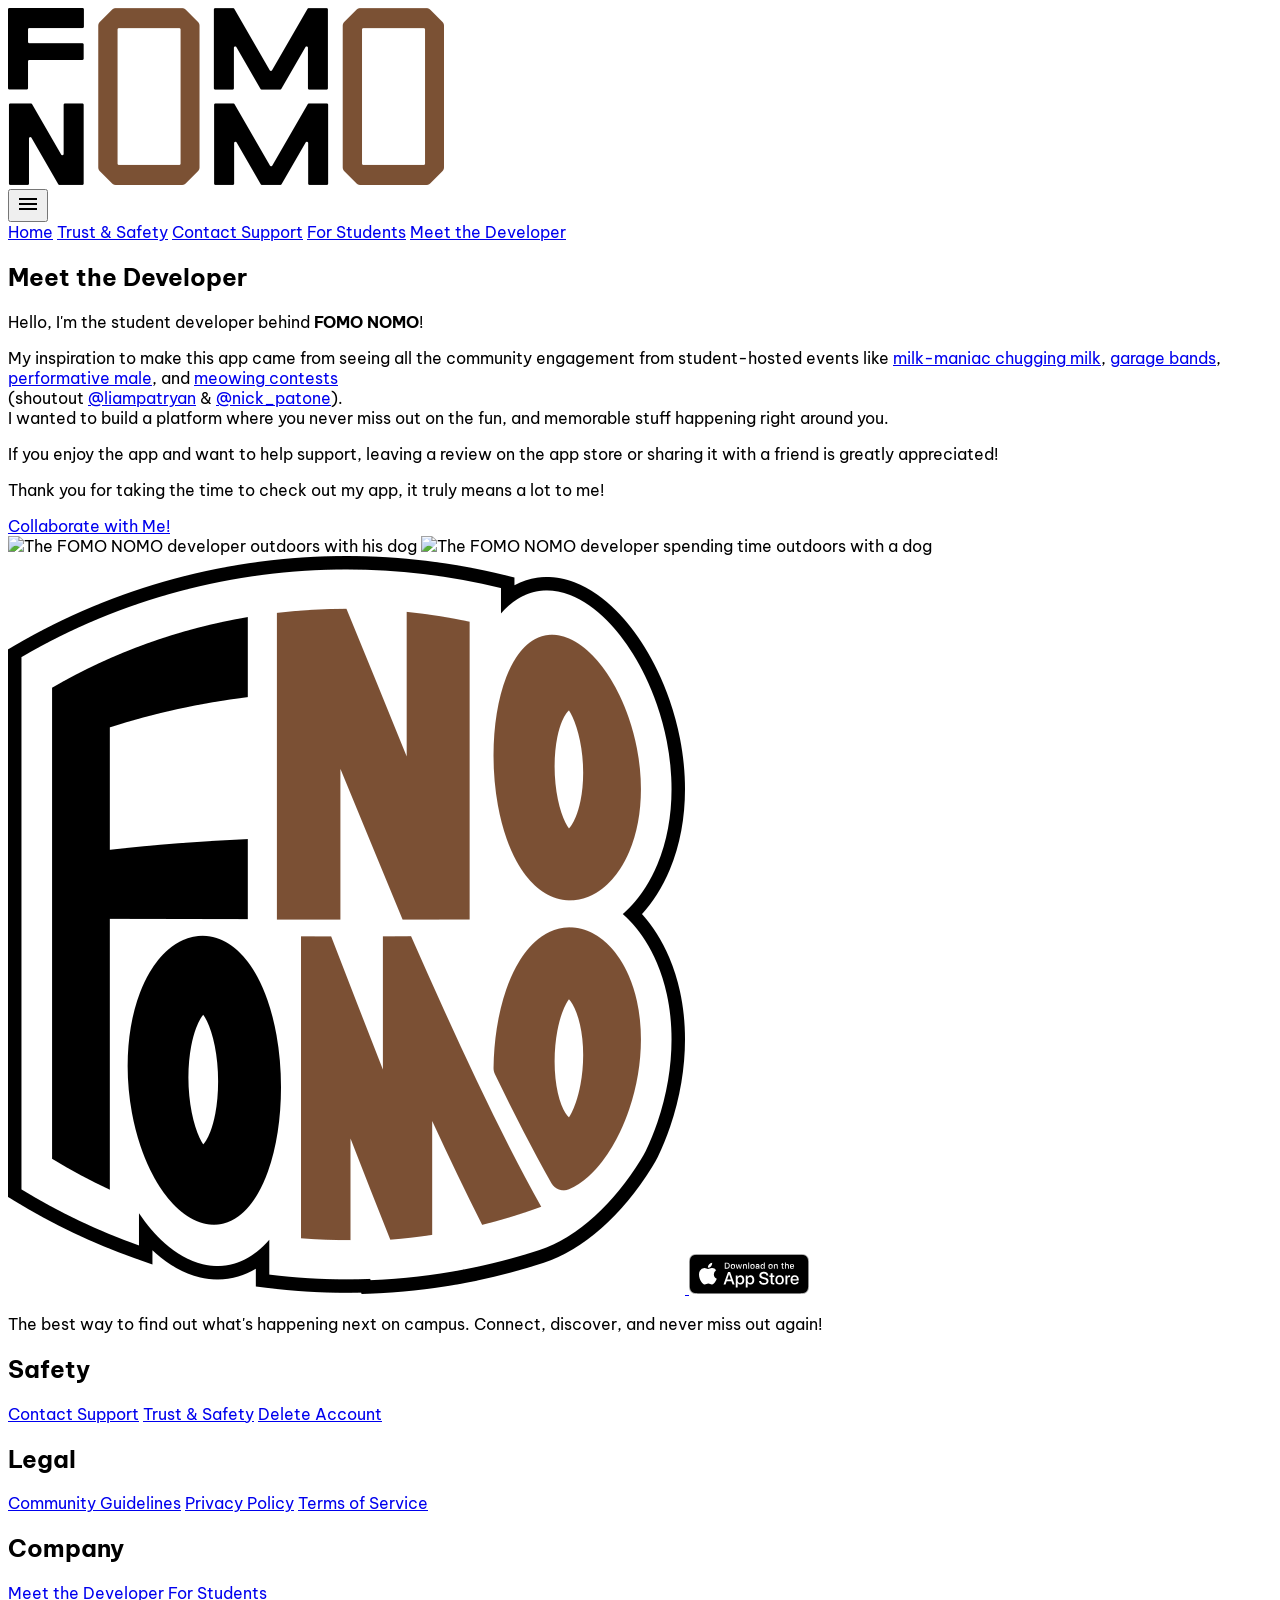
==== about.html @ 3307832c "generate all size favicons and .ico" ====
<!DOCTYPE html>
<html class="light" lang="en">
<head>
<meta charset="utf-8">
<meta content="width=device-width, initial-scale=1.0" name="viewport">
<title>Meet the Developer | FOMO NOMO</title>
<meta name="description" content="Meet Collin Van Meter, the UCF founder and developer behind FOMO NOMO, an anti-FOMO social app helping students discover campus events and connect.">
<meta name="keywords" content="Collin Van Meter, FOMO NOMO founder, FOMO NOMO App, Nomo FOMO, UCF developer, UCF campus life, college social media">
<link rel="canonical" href="https://fomonomoapp.com/about.html">
<meta property="og:title" content="Meet the Developer | FOMO NOMO">
<meta property="og:description" content="Discover what's happening next! We only feature upcoming local events. Download FOMO NOMO and get outside!">
<meta property="og:url" content="https://fomonomoapp.com/about.html">
<meta property="og:site_name" content="FOMO NOMO">
<meta property="og:type" content="profile">
<meta property="og:image" content="https://fomonomoapp.com/assets/og-image.png">
<meta name="twitter:card" content="summary_large_image">
<meta name="twitter:title" content="Meet the Developer | FOMO NOMO">
<meta name="twitter:description" content="Discover what's happening next! We only feature upcoming local events. Download FOMO NOMO and get outside!">
<meta name="twitter:image" content="https://fomonomoapp.com/assets/og-image.png">
<script type="application/ld+json">
{
	"@context": "https://schema.org",
	"@graph": [
		{
			"@type": "AboutPage",
			"@id": "https://fomonomoapp.com/about.html#webpage",
			"url": "https://fomonomoapp.com/about.html",
			"name": "Meet the Developer | FOMO NOMO",
			"about": {"@id": "https://fomonomoapp.com/#collin-van-meter"},
			"isPartOf": {"@id": "https://fomonomoapp.com/#website"}
		},
		{
			"@type": "Person",
			"@id": "https://fomonomoapp.com/#collin-van-meter",
			"name": "Collin Van Meter",
			"jobTitle": "Founder & Developer",
			"alumniOf": {
				"@type": "EducationalOrganization",
				"name": "University of Central Florida",
				"alternateName": "UCF",
				"url": "https://www.ucf.edu/"
			},
			"worksFor": {"@id": "https://fomonomoapp.com/#organization"}
		}
	]
}
</script>
<!-- Favicon / Browser Icons -->
<link rel="icon" href="/favicon.ico" sizes="any">
<link rel="icon" type="image/png" sizes="48x48" href="/favicon-48x48.png">
<link rel="icon" type="image/png" sizes="96x96" href="/favicon-96x96.png">
<link rel="apple-touch-icon" sizes="180x180" href="/apple-touch-icon.png">
<link rel="manifest" href="/site.webmanifest">
<meta name="theme-color" content="#ffffff">
<link href="https://fonts.googleapis.com" rel="preconnect">
<link crossorigin="" href="https://fonts.gstatic.com" rel="preconnect">
<link href="https://fonts.googleapis.com/css2?family=Be+Vietnam+Pro:wght@400;500;600;700&amp;family=JetBrains+Mono:wght@400&amp;display=swap" rel="stylesheet">
<link href="https://fonts.googleapis.com/css2?family=Material+Symbols+Outlined:wght,FILL@100..700,0..1&amp;display=swap" rel="stylesheet">
<script src="https://cdn.tailwindcss.com?plugins=forms,container-queries"></script>
<style>
	.skip-link {
		position: absolute;
		top: 0;
		left: 1rem;
		transform: translateY(-140%);
		background: #0b5fff;
		color: #ffffff;
		padding: 0.6rem 0.9rem;
		border-radius: 0.5rem;
		font-weight: 600;
		z-index: 100;
	}

	.skip-link:focus-visible {
		transform: translateY(0.6rem);
	}

	:where(a, button, [role="button"], [tabindex]:not([tabindex="-1"])):focus-visible {
		outline: 3px solid #0b5fff;
		outline-offset: 3px;
		box-shadow: 0 0 0 2px #ffffff;
		border-radius: 0.5rem;
	}
</style>
</head>
<body style="font-family: 'Be Vietnam Pro', sans-serif;" class="min-h-screen flex flex-col bg-[#fcf9f6] text-[#1b1c1a] antialiased">
<a class="skip-link" href="#main-content">Skip to main content</a>
<header class="sticky top-0 z-50 border-b border-[#d2c4bb]/60 bg-[#fcf9f6]/90 backdrop-blur-md">
	<div class="mx-auto flex h-16 w-full max-w-7xl items-center justify-between px-4 md:px-8">
		<a class="flex items-center" href="index.html" aria-label="FOMO NOMO home">
			<img src="assets/landscape_logo.png" alt="FOMO NOMO" class="h-8 w-auto sm:h-10">
		</a>
		<div class="relative">
			<button aria-controls="site-menu" aria-expanded="false" aria-label="Toggle site navigation" class="inline-flex h-10 items-center rounded-xl border border-[#d2c4bb]/80 bg-white/70 px-3 text-[#4e453e] shadow-[0_8px_20px_rgba(28,15,4,0.08)] transition-colors hover:bg-white" id="menu-toggle" type="button">
				<span class="material-symbols-outlined text-[18px]" id="menu-icon" style="font-variation-settings: 'FILL' 1;">menu</span>
			</button>
			<nav aria-label="Site links" class="invisible pointer-events-none absolute right-0 top-12 w-64 translate-y-2 rounded-2xl border border-[#d2c4bb]/80 bg-[#fcf9f6] p-2 opacity-0 shadow-[0_20px_44px_rgba(28,15,4,0.14)] transition-all duration-200" id="site-menu">
				<a class="block rounded-xl px-3 py-3 text-[11px] text-[#4e453e] transition-colors hover:bg-[#f0edea] hover:text-[#1c0f04]" href="index.html">Home</a>
				<a class="block rounded-xl px-3 py-3 text-[11px] text-[#4e453e] transition-colors hover:bg-[#f0edea] hover:text-[#1c0f04]" href="trust-safety.html">Trust &amp; Safety</a>
				<a class="block rounded-xl px-3 py-3 text-[11px] text-[#4e453e] transition-colors hover:bg-[#f0edea] hover:text-[#1c0f04]" href="support.html">Contact Support</a>
				<a class="block rounded-xl px-3 py-3 text-[11px] text-[#4e453e] transition-colors hover:bg-[#f0edea] hover:text-[#1c0f04]" href="collab.html">For Students</a>
				<!-- <a class="block rounded-xl px-3 py-3 text-[11px] text-[#4e453e] transition-colors hover:bg-[#f0edea] hover:text-[#1c0f04]" href="partner.html">For Businesses</a> -->
                <a class="block rounded-xl px-3 py-3 text-[11px] text-[#4e453e] transition-colors hover:bg-[#f0edea] hover:text-[#1c0f04]" href="about.html">Meet the Developer</a>

			</nav>
		</div>
	</div>
</header>

<main class="flex-1" id="main-content" tabindex="-1">
	<section class="mx-auto w-full max-w-6xl px-4 py-10 md:px-8 md:py-16">
		<div class="overflow-hidden rounded-[28px] border border-[#d2c4bb]/70 bg-white shadow-[0_20px_50px_rgba(28,15,4,0.06)]">
			<div class="border-b border-[#d2c4bb]/60 bg-gradient-to-br from-[#eee5dd] via-[#f7f1ec] to-white px-6 py-8 md:px-10 md:py-12">
				<h1 class="text-3xl font-bold tracking-tight text-[#1c0f04] md:text-5xl">Meet the Developer</h1>
			</div>

			<div class="grid gap-8 px-6 py-8 md:grid-cols-[1.05fr_0.95fr] md:items-start md:px-10 md:py-10">
				<div class="space-y-5 text-[15px] leading-7 text-[#4e453e]">
					<p>Hello, I'm the student developer behind <strong class="font-semibold text-[#1c0f04]">FOMO NOMO</strong>!</p>
					<p>My inspiration to make this app came from seeing all the community engagement from student-hosted events like <a class="font-semibold text-[#735a3e] underline underline-offset-4 transition-opacity hover:opacity-80" href="https://www.instagram.com/milkmaniacucf/reel/DGjTEk7p0F8/">milk-maniac chugging milk</a>, <a class="font-semibold text-[#735a3e] underline underline-offset-4 transition-opacity hover:opacity-80" href="https://www.youtube.com/watch?v=2UKlj4GKLk0">garage bands</a>, <a class="font-semibold text-[#735a3e] underline underline-offset-4 transition-opacity hover:opacity-80" href="https://www.tiktok.com/@nick_patone/video/7545937701799857421">performative male</a>, and <a class="font-semibold text-[#735a3e] underline underline-offset-4 transition-opacity hover:opacity-80" href="https://www.tiktok.com/@liampatryan/video/7561509901147622711?lang=en">meowing contests</a><br>(shoutout <a class="font-semibold text-[#735a3e] underline underline-offset-4 transition-opacity hover:opacity-80" href="https://www.instagram.com/liampatryan" target="_blank" rel="noopener noreferrer">@liampatryan</a> & <a class="font-semibold text-[#735a3e] underline underline-offset-4 transition-opacity hover:opacity-80" href="https://www.instagram.com/nick_patone" target="_blank" rel="noopener noreferrer">@nick_patone</a>).<br>I wanted to build a platform where you never miss out on the fun, and memorable stuff happening right around you.</p>
					<p>If you enjoy the app and want to help support, leaving a review on the app store or sharing it with a friend is greatly appreciated!</p>
					<!-- <p><strong class="font-semibold text-[#1c0f04]">Support the Project:</strong> <a class="font-semibold text-[#735a3e] underline underline-offset-4 transition-opacity hover:opacity-80" href="https://buymeacoffee.com/collinfomonomodev" rel="noopener noreferrer" target="_blank">buymeacoffee.com/collinfomonomodev</a></p> -->
					<p>Thank you for taking the time to check out my app, it truly means a lot to me!</p>
					<a href="collab.html" class="font-semibold text-[#735a3e] underline underline-offset-4 transition-opacity hover:opacity-80">Collaborate with Me!</a>
				</div>

				<div class="grid grid-cols-2 gap-4" aria-label="Photos of the developer">
					<img class="h-64 w-full rounded-2xl object-cover object-[70%_65%] shadow-[0_12px_28px_rgba(28,15,4,0.12)] md:h-80" src="assets/bioPic02.png" alt="The FOMO NOMO developer outdoors with his dog">
					<img class="h-64 w-full rounded-2xl object-cover object-[70%_65%] shadow-[0_12px_28px_rgba(28,15,4,0.12)] md:h-80" src="assets/bioPic01.png" alt="The FOMO NOMO developer spending time outdoors with a dog">
				</div>
			</div>
		</div>
	</section>
</main>

<footer class="border-t border-[#d2c4bb]/60 bg-[#f0edea]">
	<div class="mx-auto w-full max-w-7xl px-4 py-12 md:px-8">
		<div class="flex flex-col justify-between gap-10 md:flex-row md:gap-8">
			<div class="md:w-1/3">
				<div class="mb-4 flex items-center gap-3">
					<a class="flex items-center" href="index.html" aria-label="FOMO NOMO home">
						<img src="assets/og-image.png" alt="FOMO NOMO" class="h-20 w-auto sm:h-28 md:h-32">
					</a>
					<a href="ios.html" aria-label="Download on App Store" class="inline-flex">
						<img src="assets/DownloadApp.svg" alt="Download the app" class="h-12 w-auto rounded-lg sm:h-16 md:h-22">
					</a>
				</div>
				<p class="max-w-xs text-[14px] leading-relaxed text-[#4e453e]">The best way to find out what's happening next on campus. Connect, discover, and never miss out again!</p>
			</div>
			<div class="grid grid-cols-2 gap-8 text-[14px] text-[#4e453e] sm:grid-cols-3 md:w-2/3">
				<div class="flex flex-col gap-4">
					<h2 class="font-bold text-[#1c0f04]">Safety</h2>
					<a class="transition-colors hover:text-[#735a3e]" href="support.html">Contact Support</a>
					<a class="transition-colors hover:text-[#735a3e]" href="trust-safety.html">Trust &amp; Safety</a>
					<a class="transition-colors hover:text-[#735a3e]" href="delete-account.html">Delete Account</a>
				</div>
				<div class="flex flex-col gap-4">
					<h2 class="font-bold text-[#1c0f04]">Legal</h2>
					<a class="transition-colors hover:text-[#735a3e]" href="community.html">Community Guidelines</a>
					<a class="transition-colors hover:text-[#735a3e]" href="privacy.html">Privacy Policy</a>
					<a class="transition-colors hover:text-[#735a3e]" href="terms.html">Terms of Service</a>
				</div>
				<div class="flex flex-col gap-4">
					<h2 class="font-bold text-[#1c0f04]">Company</h2>
					<a class="transition-colors hover:text-[#735a3e]" href="about.html">Meet the Developer</a>
					<!-- <a class="transition-colors hover:text-[#735a3e]" href="partner.html">For Businesses</a> -->
					<a class="transition-colors hover:text-[#735a3e]" href="collab.html">For Students</a>
				</div>
			</div>
		</div>
		<div class="mt-12 border-t border-[#d2c4bb]/60 pt-6 text-[13px] text-[#4e453e]/80">© 2026 FOMO NOMO. All rights reserved.</div>
	</div>
</footer>

<script>
	(function () {
		const toggle = document.getElementById('menu-toggle');
		const menu = document.getElementById('site-menu');
		const icon = document.getElementById('menu-icon');
		if (!toggle || !menu || !icon) return;

		const items = function () {
			return Array.prototype.slice.call(menu.querySelectorAll('a[href]'));
		};
		const closeMenu = function (restoreFocus) {
			menu.classList.remove('visible', 'pointer-events-auto', 'opacity-100', 'translate-y-0');
			menu.classList.add('invisible', 'pointer-events-none', 'opacity-0', 'translate-y-2');
			toggle.setAttribute('aria-expanded', 'false');
			icon.textContent = 'menu';
			if (restoreFocus) toggle.focus();
		};
		const openMenu = function () {
			menu.classList.remove('invisible', 'pointer-events-none', 'opacity-0', 'translate-y-2');
			menu.classList.add('visible', 'pointer-events-auto', 'opacity-100', 'translate-y-0');
			toggle.setAttribute('aria-expanded', 'true');
			icon.textContent = 'close';
			items()[0].focus();
		};
		toggle.addEventListener('click', function (event) {
			event.stopPropagation();
			toggle.getAttribute('aria-expanded') === 'true' ? closeMenu(true) : openMenu();
		});
		document.addEventListener('click', function (event) {
			if (!menu.contains(event.target) && !toggle.contains(event.target)) closeMenu(false);
		});
		document.addEventListener('keydown', function (event) {
			if (event.key === 'Escape' && toggle.getAttribute('aria-expanded') === 'true') closeMenu(true);
		});
		menu.querySelectorAll('a').forEach(function (link) {
			link.addEventListener('click', function () { closeMenu(false); });
		});
	})();
</script>
</body>
</html>
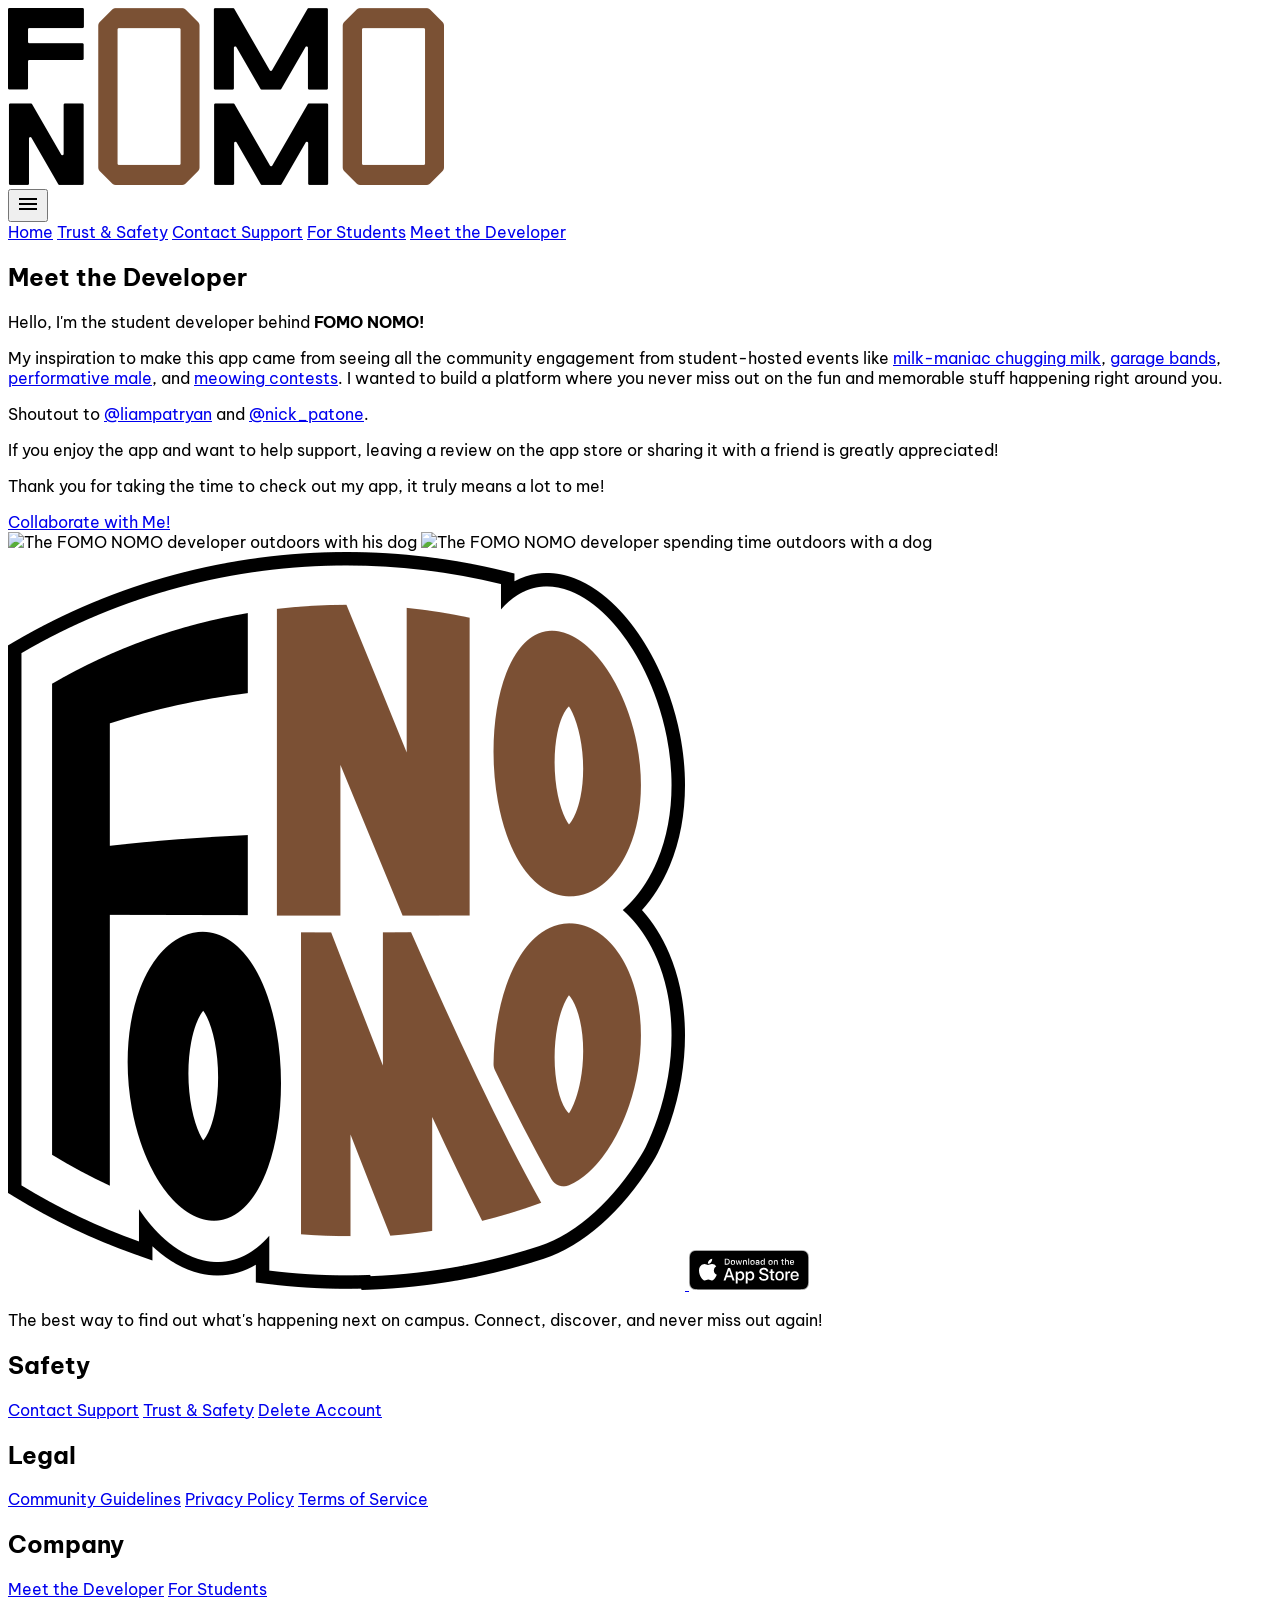
==== commit 60e1b1e0: "improve rags on about/meet the dev page" ====
--- a/about.html
+++ b/about.html
@@ -114,10 +114,11 @@
 				<h1 class="text-3xl font-bold tracking-tight text-[#1c0f04] md:text-5xl">Meet the Developer</h1>
 			</div>
 
-			<div class="grid gap-8 px-6 py-8 md:grid-cols-[1.05fr_0.95fr] md:items-start md:px-10 md:py-10">
-				<div class="space-y-5 text-[15px] leading-7 text-[#4e453e]">
-					<p>Hello, I'm the student developer behind <strong class="font-semibold text-[#1c0f04]">FOMO NOMO</strong>!</p>
-					<p>My inspiration to make this app came from seeing all the community engagement from student-hosted events like <a class="font-semibold text-[#735a3e] underline underline-offset-4 transition-opacity hover:opacity-80" href="https://www.instagram.com/milkmaniacucf/reel/DGjTEk7p0F8/">milk-maniac chugging milk</a>, <a class="font-semibold text-[#735a3e] underline underline-offset-4 transition-opacity hover:opacity-80" href="https://www.youtube.com/watch?v=2UKlj4GKLk0">garage bands</a>, <a class="font-semibold text-[#735a3e] underline underline-offset-4 transition-opacity hover:opacity-80" href="https://www.tiktok.com/@nick_patone/video/7545937701799857421">performative male</a>, and <a class="font-semibold text-[#735a3e] underline underline-offset-4 transition-opacity hover:opacity-80" href="https://www.tiktok.com/@liampatryan/video/7561509901147622711?lang=en">meowing contests</a><br>(shoutout <a class="font-semibold text-[#735a3e] underline underline-offset-4 transition-opacity hover:opacity-80" href="https://www.instagram.com/liampatryan" target="_blank" rel="noopener noreferrer">@liampatryan</a> & <a class="font-semibold text-[#735a3e] underline underline-offset-4 transition-opacity hover:opacity-80" href="https://www.instagram.com/nick_patone" target="_blank" rel="noopener noreferrer">@nick_patone</a>).<br>I wanted to build a platform where you never miss out on the fun, and memorable stuff happening right around you.</p>
+			<div class="grid gap-8 px-4 py-8 sm:px-6 md:grid-cols-[1.05fr_0.95fr] md:items-start md:px-10 md:py-10">
+				<div class="space-y-5 text-pretty text-[15px] leading-relaxed text-[#4e453e]">
+					<p>Hello, I'm the student developer behind <strong class="font-semibold text-[#1c0f04]">FOMO NOMO!</strong></p>
+					<p>My inspiration to make this app came from seeing all the community engagement from student-hosted events like <a class="font-semibold text-[#735a3e] underline underline-offset-4 transition-opacity hover:opacity-80" href="https://www.instagram.com/milkmaniacucf/reel/DGjTEk7p0F8/">milk-maniac chugging milk</a>, <a class="font-semibold text-[#735a3e] underline underline-offset-4 transition-opacity hover:opacity-80" href="https://www.youtube.com/watch?v=2UKlj4GKLk0">garage bands</a>, <a class="font-semibold text-[#735a3e] underline underline-offset-4 transition-opacity hover:opacity-80" href="https://www.tiktok.com/@nick_patone/video/7545937701799857421">performative male</a>, and <a class="font-semibold text-[#735a3e] underline underline-offset-4 transition-opacity hover:opacity-80" href="https://www.tiktok.com/@liampatryan/video/7561509901147622711?lang=en">meowing contests</a>. I wanted to build a platform where you never miss out on the fun and memorable stuff happening right around you.</p>
+					<p class="text-xs text-gray-500">Shoutout to <a class="font-semibold text-[#735a3e] underline underline-offset-4 transition-opacity hover:opacity-80" href="https://www.instagram.com/liampatryan" target="_blank" rel="noopener noreferrer">@liampatryan</a> and <a class="font-semibold text-[#735a3e] underline underline-offset-4 transition-opacity hover:opacity-80" href="https://www.instagram.com/nick_patone" target="_blank" rel="noopener noreferrer">@nick_patone</a>.</p>
 					<p>If you enjoy the app and want to help support, leaving a review on the app store or sharing it with a friend is greatly appreciated!</p>
 					<!-- <p><strong class="font-semibold text-[#1c0f04]">Support the Project:</strong> <a class="font-semibold text-[#735a3e] underline underline-offset-4 transition-opacity hover:opacity-80" href="https://buymeacoffee.com/collinfomonomodev" rel="noopener noreferrer" target="_blank">buymeacoffee.com/collinfomonomodev</a></p> -->
 					<p>Thank you for taking the time to check out my app, it truly means a lot to me!</p>
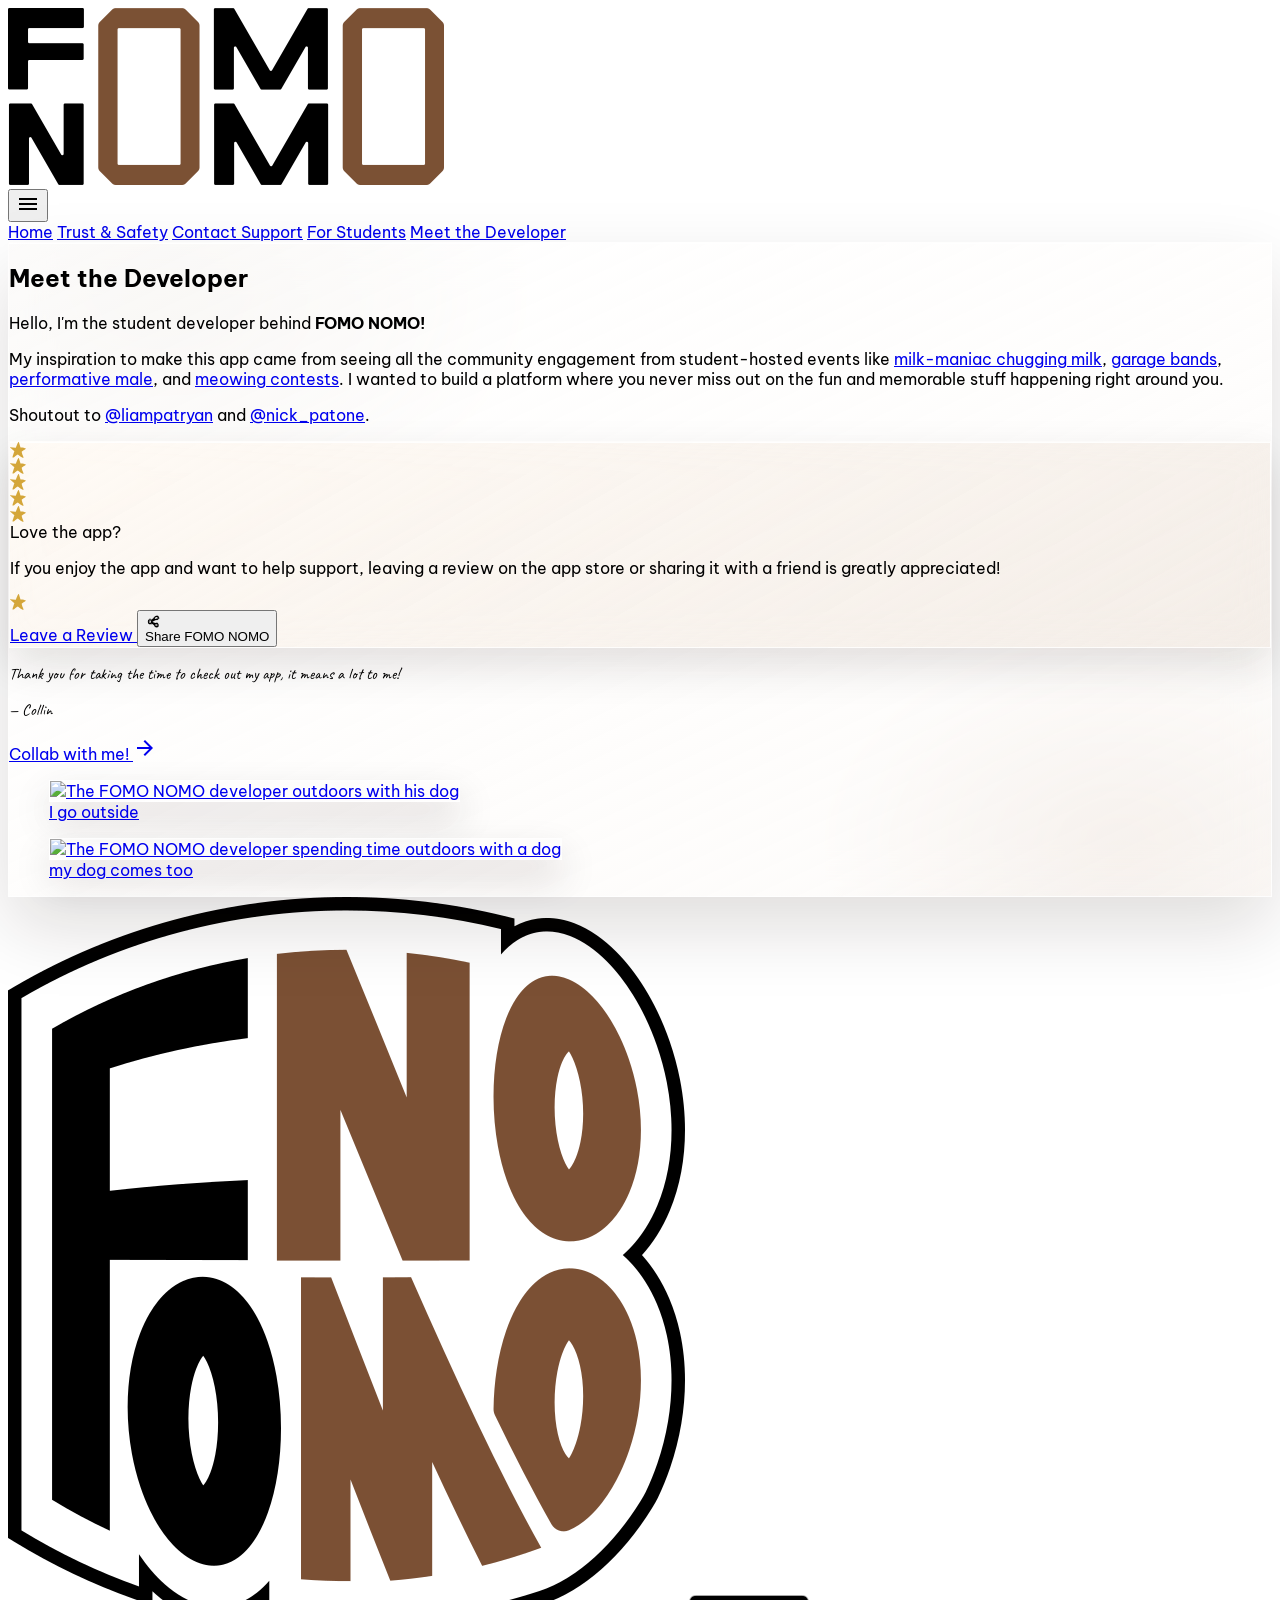
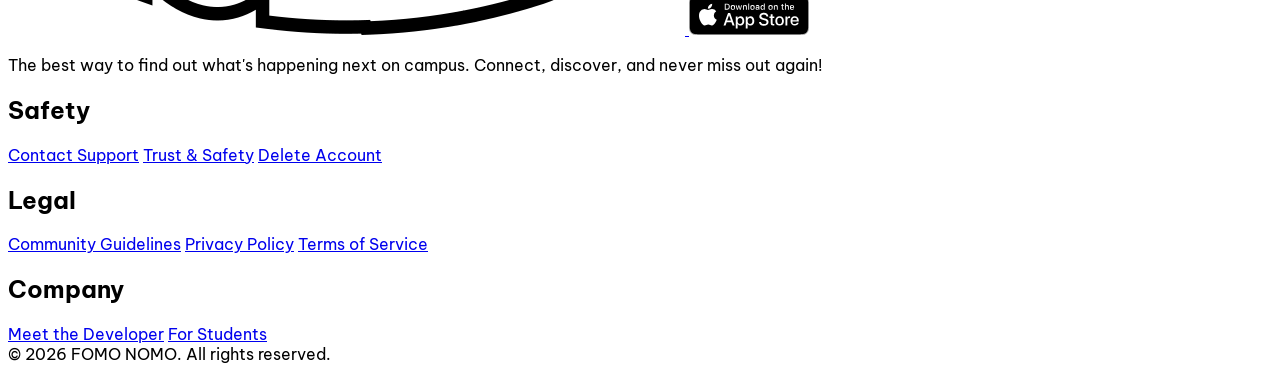
==== commit 60a32e31: "enhance about page, tonedown animation on 3 cards index" ====
--- a/about.html
+++ b/about.html
@@ -54,7 +54,7 @@
 <meta name="theme-color" content="#ffffff">
 <link href="https://fonts.googleapis.com" rel="preconnect">
 <link crossorigin="" href="https://fonts.gstatic.com" rel="preconnect">
-<link href="https://fonts.googleapis.com/css2?family=Be+Vietnam+Pro:wght@400;500;600;700&amp;family=JetBrains+Mono:wght@400&amp;display=swap" rel="stylesheet">
+<link href="https://fonts.googleapis.com/css2?family=Be+Vietnam+Pro:wght@400;500;600;700&amp;family=Caveat:wght@500;600&amp;family=JetBrains+Mono:wght@400&amp;display=swap" rel="stylesheet">
 <link href="https://fonts.googleapis.com/css2?family=Material+Symbols+Outlined:wght,FILL@100..700,0..1&amp;display=swap" rel="stylesheet">
 <script src="https://cdn.tailwindcss.com?plugins=forms,container-queries"></script>
 <style>
@@ -80,6 +80,74 @@
 		outline-offset: 3px;
 		box-shadow: 0 0 0 2px #ffffff;
 		border-radius: 0.5rem;
+	}
+
+	.about-aurora {
+		background:
+			radial-gradient(38rem 24rem at 12% 8%, rgba(115, 90, 62, 0.18), transparent 65%),
+			radial-gradient(32rem 22rem at 88% 92%, rgba(210, 196, 187, 0.45), transparent 60%);
+	}
+
+	.glass-panel {
+		background: linear-gradient(155deg, rgba(255, 255, 255, 0.78), rgba(252, 249, 246, 0.55));
+		backdrop-filter: blur(22px) saturate(140%);
+		-webkit-backdrop-filter: blur(22px) saturate(140%);
+		border: 1px solid rgba(255, 255, 255, 0.7);
+		box-shadow: 0 30px 70px rgba(28, 15, 4, 0.14), inset 0 1px 0 rgba(255, 255, 255, 0.85);
+	}
+
+	.glass-card {
+		background: linear-gradient(150deg, rgba(255, 250, 244, 0.9), rgba(238, 229, 221, 0.62));
+		backdrop-filter: blur(16px) saturate(135%);
+		-webkit-backdrop-filter: blur(16px) saturate(135%);
+		border: 1px solid rgba(255, 255, 255, 0.75);
+		box-shadow: 0 18px 40px rgba(28, 15, 4, 0.12), inset 0 1px 0 rgba(255, 255, 255, 0.9);
+	}
+
+	.photo-frame {
+		border: 1px solid rgba(255, 255, 255, 0.75);
+		box-shadow: 0 18px 38px rgba(28, 15, 4, 0.16), inset 0 0 0 1px rgba(255, 255, 255, 0.35);
+		transition: transform 300ms ease, box-shadow 300ms ease;
+	}
+
+	.photo-frame:hover {
+		transform: rotate(0deg) translateY(-8px) scale(1.02);
+		box-shadow: 0 28px 56px rgba(28, 15, 4, 0.22);
+	}
+
+	.gold-star {
+		filter: none;
+	}
+
+	.signature {
+		font-family: 'Caveat', cursive;
+	}
+
+	.cta-pill {
+		background: linear-gradient(135deg, #8a6c4a 0%, #4b3a28 100%);
+		box-shadow: 0 16px 34px rgba(115, 90, 62, 0.38);
+		transition: transform 220ms ease, box-shadow 220ms ease;
+	}
+
+	.cta-pill:hover {
+		transform: translateY(-2px);
+		box-shadow: 0 22px 44px rgba(115, 90, 62, 0.48);
+	}
+
+	.cta-pill .cta-arrow {
+		transition: transform 220ms ease;
+	}
+
+	.cta-pill:hover .cta-arrow {
+		transform: translateX(4px);
+	}
+
+	@media (prefers-reduced-motion: reduce) {
+		.photo-frame,
+		.cta-pill,
+		.cta-pill .cta-arrow {
+			transition: none;
+		}
 	}
 </style>
 </head>
@@ -108,26 +176,55 @@
 </header>
 
 <main class="flex-1" id="main-content" tabindex="-1">
-	<section class="mx-auto w-full max-w-6xl px-4 py-10 md:px-8 md:py-16">
-		<div class="overflow-hidden rounded-[28px] border border-[#d2c4bb]/70 bg-white shadow-[0_20px_50px_rgba(28,15,4,0.06)]">
-			<div class="border-b border-[#d2c4bb]/60 bg-gradient-to-br from-[#eee5dd] via-[#f7f1ec] to-white px-6 py-8 md:px-10 md:py-12">
-				<h1 class="text-3xl font-bold tracking-tight text-[#1c0f04] md:text-5xl">Meet the Developer</h1>
-			</div>
-
-			<div class="grid gap-8 px-4 py-8 sm:px-6 md:grid-cols-[1.05fr_0.95fr] md:items-start md:px-10 md:py-10">
-				<div class="space-y-5 text-pretty text-[15px] leading-relaxed text-[#4e453e]">
-					<p>Hello, I'm the student developer behind <strong class="font-semibold text-[#1c0f04]">FOMO NOMO!</strong></p>
-					<p>My inspiration to make this app came from seeing all the community engagement from student-hosted events like <a class="font-semibold text-[#735a3e] underline underline-offset-4 transition-opacity hover:opacity-80" href="https://www.instagram.com/milkmaniacucf/reel/DGjTEk7p0F8/">milk-maniac chugging milk</a>, <a class="font-semibold text-[#735a3e] underline underline-offset-4 transition-opacity hover:opacity-80" href="https://www.youtube.com/watch?v=2UKlj4GKLk0">garage bands</a>, <a class="font-semibold text-[#735a3e] underline underline-offset-4 transition-opacity hover:opacity-80" href="https://www.tiktok.com/@nick_patone/video/7545937701799857421">performative male</a>, and <a class="font-semibold text-[#735a3e] underline underline-offset-4 transition-opacity hover:opacity-80" href="https://www.tiktok.com/@liampatryan/video/7561509901147622711?lang=en">meowing contests</a>. I wanted to build a platform where you never miss out on the fun and memorable stuff happening right around you.</p>
-					<p class="text-xs text-gray-500">Shoutout to <a class="font-semibold text-[#735a3e] underline underline-offset-4 transition-opacity hover:opacity-80" href="https://www.instagram.com/liampatryan" target="_blank" rel="noopener noreferrer">@liampatryan</a> and <a class="font-semibold text-[#735a3e] underline underline-offset-4 transition-opacity hover:opacity-80" href="https://www.instagram.com/nick_patone" target="_blank" rel="noopener noreferrer">@nick_patone</a>.</p>
-					<p>If you enjoy the app and want to help support, leaving a review on the app store or sharing it with a friend is greatly appreciated!</p>
-					<!-- <p><strong class="font-semibold text-[#1c0f04]">Support the Project:</strong> <a class="font-semibold text-[#735a3e] underline underline-offset-4 transition-opacity hover:opacity-80" href="https://buymeacoffee.com/collinfomonomodev" rel="noopener noreferrer" target="_blank">buymeacoffee.com/collinfomonomodev</a></p> -->
-					<p>Thank you for taking the time to check out my app, it truly means a lot to me!</p>
-					<a href="collab.html" class="font-semibold text-[#735a3e] underline underline-offset-4 transition-opacity hover:opacity-80">Collaborate with Me!</a>
-				</div>
-
-				<div class="grid grid-cols-2 gap-4" aria-label="Photos of the developer">
-					<img class="h-64 w-full rounded-2xl object-cover object-[70%_65%] shadow-[0_12px_28px_rgba(28,15,4,0.12)] md:h-80" src="assets/bioPic02.png" alt="The FOMO NOMO developer outdoors with his dog">
-					<img class="h-64 w-full rounded-2xl object-cover object-[70%_65%] shadow-[0_12px_28px_rgba(28,15,4,0.12)] md:h-80" src="assets/bioPic01.png" alt="The FOMO NOMO developer spending time outdoors with a dog">
+	<section class="about-aurora">
+		<div class="mx-auto w-full max-w-6xl px-4 py-10 md:px-8 md:py-16">
+			<div class="glass-panel overflow-hidden rounded-[32px]">
+				<div class="border-b border-white/50 px-6 py-10 text-center md:px-10 md:py-14">
+					<h1 class="mt-5 text-3xl font-bold tracking-tight text-[#1c0f04] md:text-5xl">Meet the Developer</h1>
+				</div>
+
+				<div class="grid gap-10 px-4 py-8 sm:px-6 md:grid-cols-[1.05fr_0.95fr] md:items-start md:px-10 md:py-12">
+					<div class="space-y-5 text-pretty text-[15px] leading-relaxed text-[#4e453e]">
+						<p>Hello, I'm the student developer behind <strong class="font-semibold text-[#1c0f04]">FOMO NOMO!</strong></p>
+						<p>My inspiration to make this app came from seeing all the community engagement from student-hosted events like <a class="font-semibold text-[#735a3e] underline underline-offset-4 transition-opacity hover:opacity-80" href="https://www.instagram.com/milkmaniacucf/reel/DGjTEk7p0F8/">milk-maniac chugging milk</a>, <a class="font-semibold text-[#735a3e] underline underline-offset-4 transition-opacity hover:opacity-80" href="https://www.youtube.com/watch?v=2UKlj4GKLk0">garage bands</a>, <a class="font-semibold text-[#735a3e] underline underline-offset-4 transition-opacity hover:opacity-80" href="https://www.tiktok.com/@nick_patone/video/7545937701799857421">performative male</a>, and <a class="font-semibold text-[#735a3e] underline underline-offset-4 transition-opacity hover:opacity-80" href="https://www.tiktok.com/@liampatryan/video/7561509901147622711?lang=en">meowing contests</a>. I wanted to build a platform where you never miss out on the fun and memorable stuff happening right around you.</p>
+						<p class="text-xs text-gray-500">Shoutout to <a class="font-semibold text-[#735a3e] underline underline-offset-4 transition-opacity hover:opacity-80" href="https://www.instagram.com/liampatryan" target="_blank" rel="noopener noreferrer">@liampatryan</a> and <a class="font-semibold text-[#735a3e] underline underline-offset-4 transition-opacity hover:opacity-80" href="https://www.instagram.com/nick_patone" target="_blank" rel="noopener noreferrer">@nick_patone</a>.</p>
+
+						<div class="glass-card rounded-3xl p-5 md:p-6">
+							<div class="flex items-center gap-2" aria-label="Five star rating">
+								<span class="flex items-center gap-1" id="support-stars" aria-hidden="true"></span>
+								<span class="text-[12px] font-semibold uppercase tracking-[0.14em] text-[#735a3e]">Love the app?</span>
+							</div>
+							<p class="mt-3 text-[14px] leading-relaxed text-[#4e453e]">If you enjoy the app and want to help support, leaving a review on the app store or sharing it with a friend is greatly appreciated!</p>
+							<div class="mt-5 flex flex-wrap gap-3">
+								<a class="inline-flex items-center gap-2 rounded-full border border-white/80 bg-white/80 px-4 py-2.5 text-[13px] font-semibold text-[#1c0f04] shadow-[0_10px_22px_rgba(28,15,4,0.1)] transition-transform hover:-translate-y-0.5 hover:bg-white" href="ios.html">
+									<span id="review-icon" aria-hidden="true"></span>Leave a Review
+								</a>
+								<button class="inline-flex items-center gap-2 rounded-full border border-white/80 bg-white/80 px-4 py-2.5 text-[13px] font-semibold text-[#1c0f04] shadow-[0_10px_22px_rgba(28,15,4,0.1)] transition-transform hover:-translate-y-0.5 hover:bg-white" id="share-button" type="button">
+									<span id="share-icon" aria-hidden="true"></span><span id="share-label">Share FOMO NOMO</span>
+								</button>
+							</div>
+						</div>
+
+						<div class="pt-2">
+							<p class="signature text-[26px] leading-snug text-[#735a3e] md:text-[30px]">Thank you for taking the time to check out my app, it means a lot to me!</p>
+							<p class="mt-1 signature text-[22px] text-[#1c0f04]/70">— Collin</p>
+						</div>
+
+						<a class="inline-flex items-center gap-1 border-b border-[#735a3e]/50 px-1 py-1 text-xs font-semibold text-[#735a3e] transition-[border-color,color,transform] hover:-translate-y-0.5 hover:border-[#735a3e] hover:text-[#4e453e]" href="collab.html">
+          Collab with me!
+          <span aria-hidden="true" class="material-symbols-outlined text-[15px]">arrow_forward</span>
+					</div>
+
+					<div class="grid grid-cols-2 gap-4 sm:gap-6" aria-label="Photos of the developer">
+						<figure class="md:mt-10">
+							<img class="photo-frame h-64 w-full -rotate-[1.5deg] rounded-3xl object-cover object-[70%_65%] md:h-80" src="assets/bioPic02.png" alt="The FOMO NOMO developer outdoors with his dog">
+							<figcaption class="mt-4 text-center text-[12px] italic tracking-wide text-[#4e453e]/70">I go outside</figcaption>
+						</figure>
+						<figure>
+							<img class="photo-frame h-64 w-full rotate-[1.5deg] rounded-3xl object-cover object-[70%_65%] md:h-80" src="assets/bioPic01.png" alt="The FOMO NOMO developer spending time outdoors with a dog">
+							<figcaption class="mt-4 text-center text-[12px] italic tracking-wide text-[#4e453e]/70">my dog comes too</figcaption>
+						</figure>
+					</div>
 				</div>
 			</div>
 		</div>
@@ -212,5 +309,48 @@
 		});
 	})();
 </script>
+<script src="assets/fomo-icons.js"></script>
+<script>
+	(function () {
+		if (window.FomoNomoIcons && typeof AssetIcon === 'function') {
+			const stars = document.getElementById('support-stars');
+			if (stars) {
+				for (let i = 0; i < 5; i++) {
+					stars.appendChild(AssetIcon(FomoNomoIcons.filledStarIcon, { size: 16, className: 'gold-star' }));
+				}
+			}
+			const mount = function (id, icon, className) {
+				const el = document.getElementById(id);
+				if (el) el.appendChild(AssetIcon(icon, { size: 16, className: className || '' }));
+			};
+			mount('review-icon', FomoNomoIcons.filledStarIcon, 'gold-star');
+			mount('share-icon', FomoNomoIcons.shareIcon);
+		}
+
+		const shareButton = document.getElementById('share-button');
+		const shareLabel = document.getElementById('share-label');
+		if (!shareButton || !shareLabel) return;
+
+		const shareData = {
+			title: 'FOMO NOMO',
+			text: 'Discover what\'s happening next on campus with FOMO NOMO.',
+			url: 'https://fomonomoapp.com/'
+		};
+
+		shareButton.addEventListener('click', async function () {
+			try {
+				if (navigator.share) {
+					await navigator.share(shareData);
+					return;
+				}
+				await navigator.clipboard.writeText(shareData.url);
+				shareLabel.textContent = 'Link copied!';
+				setTimeout(function () { shareLabel.textContent = 'Share FOMO NOMO'; }, 2000);
+			} catch (error) {
+				// User dismissed the share sheet or clipboard access was blocked.
+			}
+		});
+	})();
+</script>
 </body>
 </html>
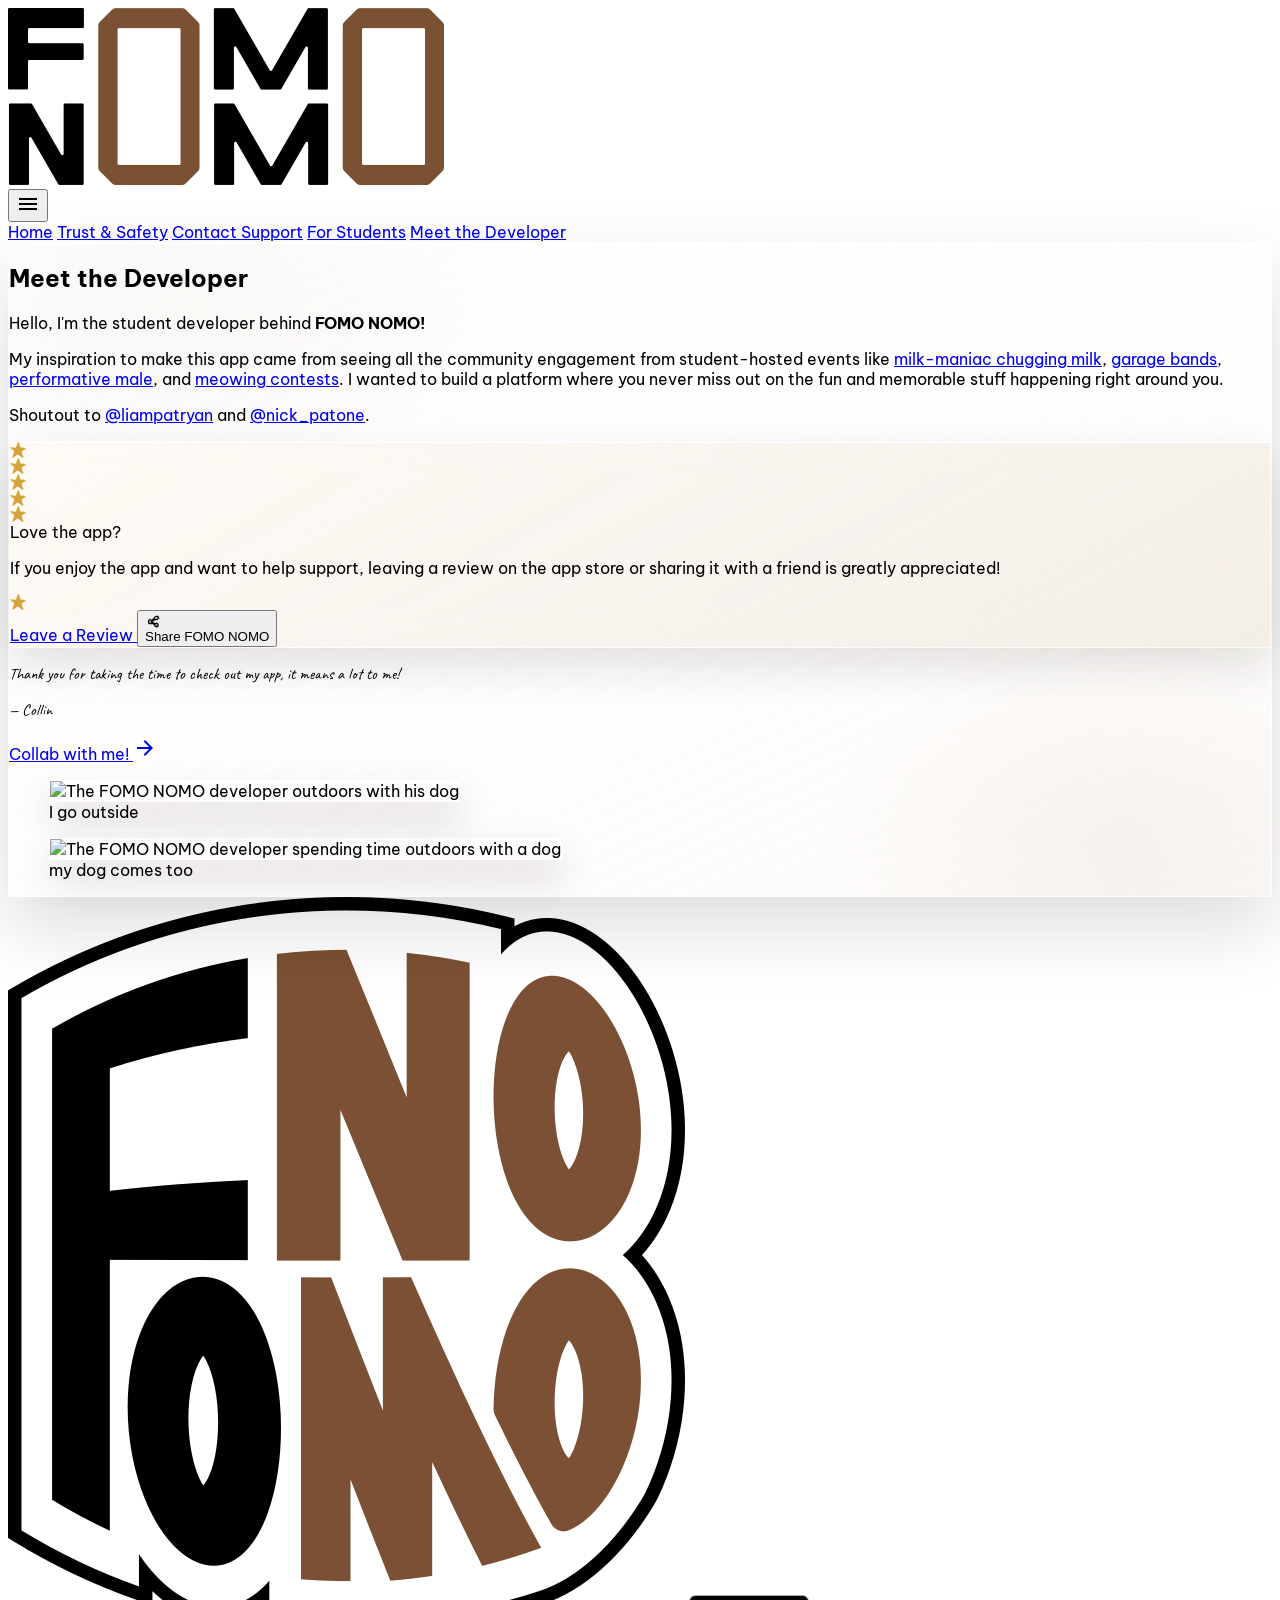
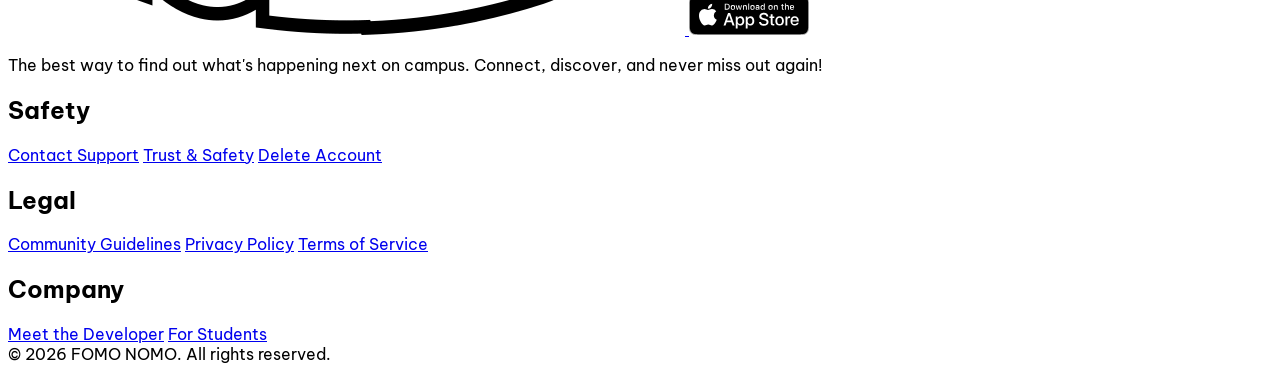
==== commit a6a7fb96: "fix fragmented lines near footer" ====
--- a/about.html
+++ b/about.html
@@ -213,6 +213,7 @@
 						<a class="inline-flex items-center gap-1 border-b border-[#735a3e]/50 px-1 py-1 text-xs font-semibold text-[#735a3e] transition-[border-color,color,transform] hover:-translate-y-0.5 hover:border-[#735a3e] hover:text-[#4e453e]" href="collab.html">
           Collab with me!
           <span aria-hidden="true" class="material-symbols-outlined text-[15px]">arrow_forward</span>
+						</a>
 					</div>
 
 					<div class="grid grid-cols-2 gap-4 sm:gap-6" aria-label="Photos of the developer">
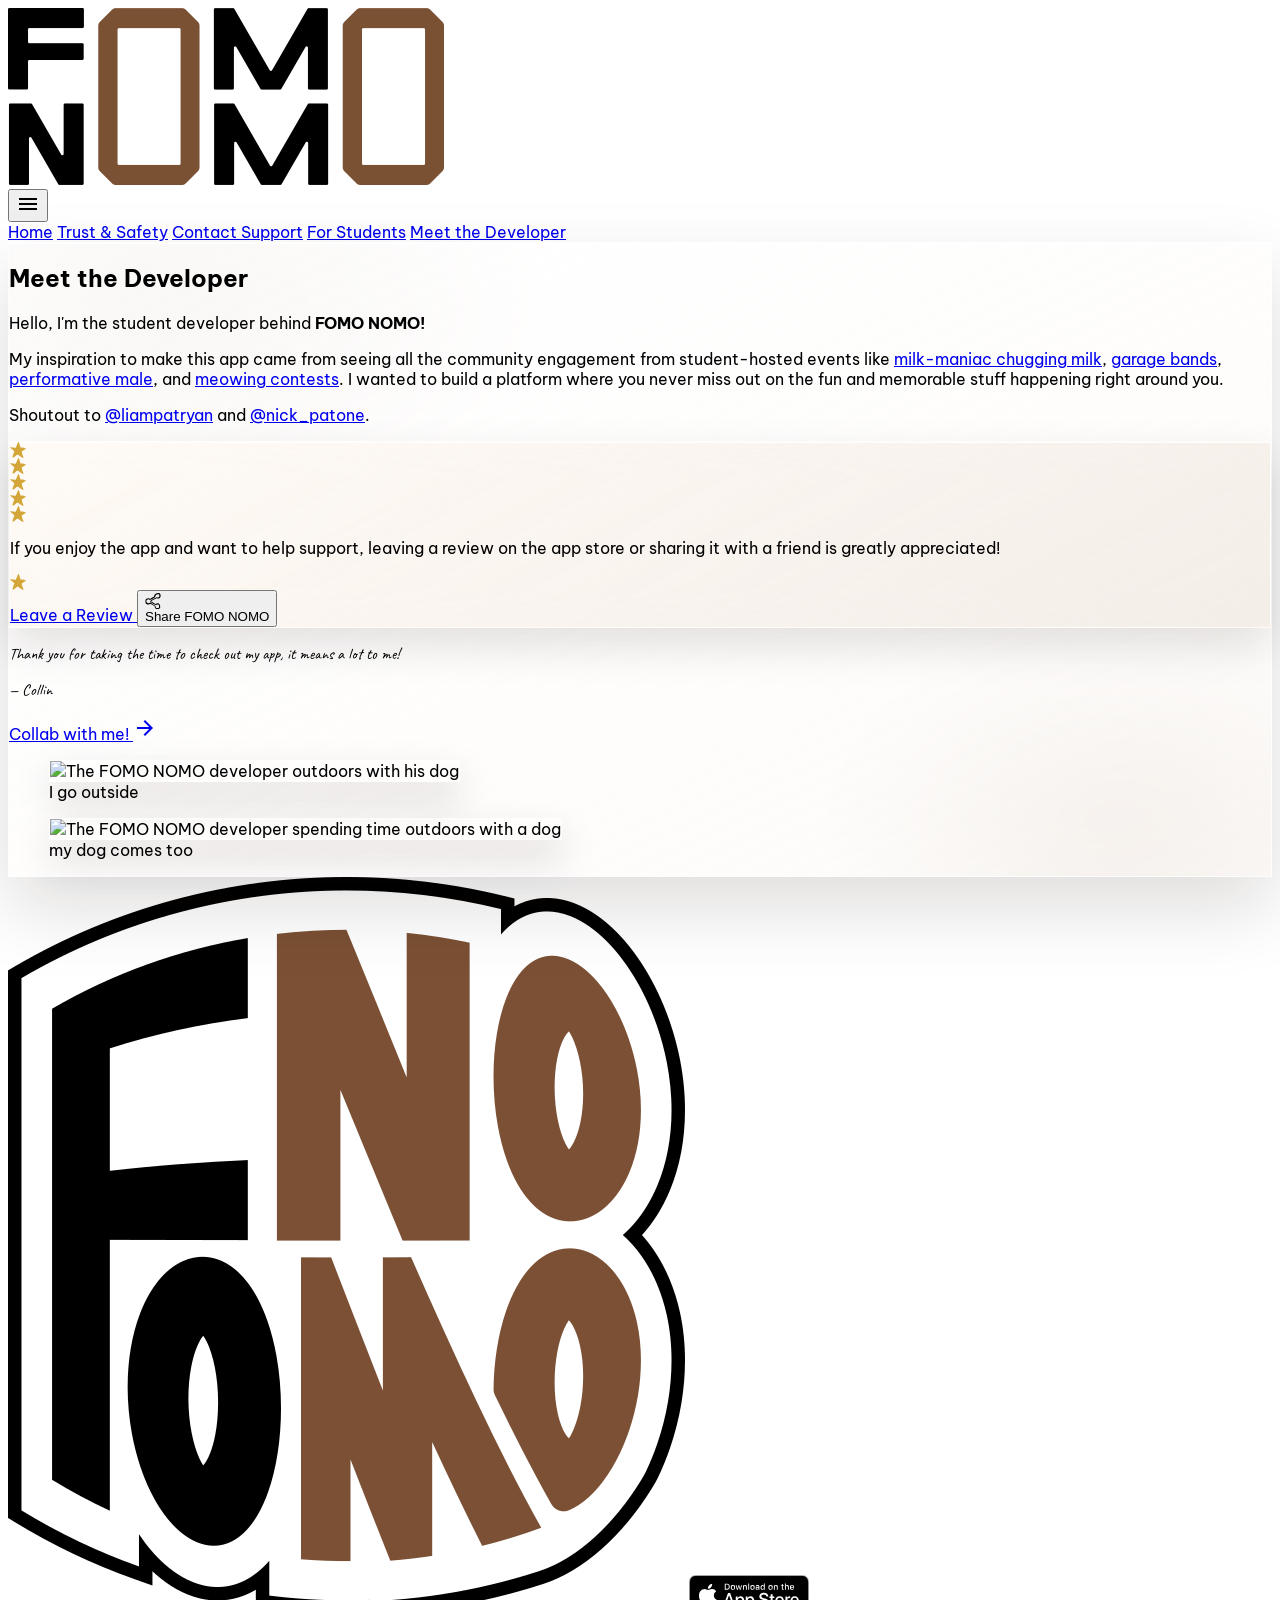
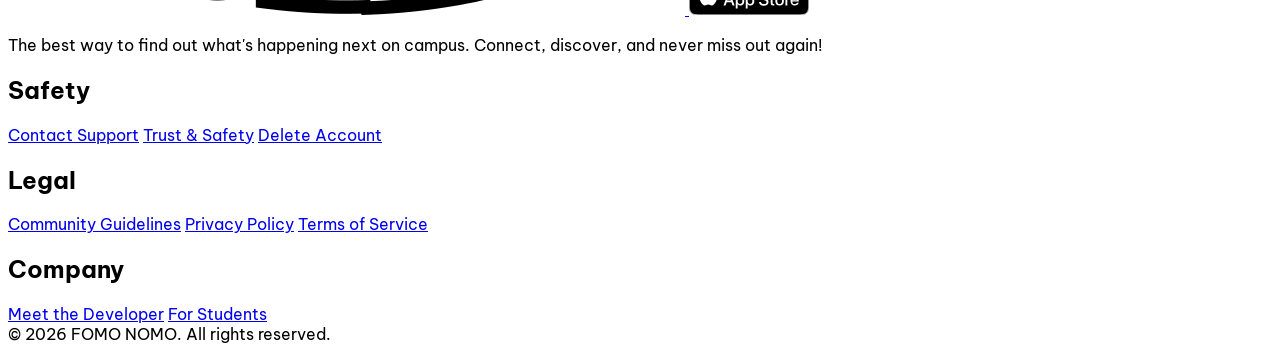
==== commit 2cf02222: "update share icon, add subtle dotted line to about page, add mobile specific fancy carosuel" ====
--- a/about.html
+++ b/about.html
@@ -181,9 +181,10 @@
 			<div class="glass-panel overflow-hidden rounded-[32px]">
 				<div class="border-b border-white/50 px-6 py-10 text-center md:px-10 md:py-14">
 					<h1 class="mt-5 text-3xl font-bold tracking-tight text-[#1c0f04] md:text-5xl">Meet the Developer</h1>
-				</div>
-
-				<div class="grid gap-10 px-4 py-8 sm:px-6 md:grid-cols-[1.05fr_0.95fr] md:items-start md:px-10 md:py-12">
+					<div class="mx-auto mt-4 mb-1 w-full border-b-2 border-dotted border-[#d2c4bb]"></div>
+				</div>
+
+				<div class="grid gap-10 px-4 py-2 sm:px-6 md:grid-cols-[1.05fr_0.95fr] md:items-start md:px-10 md:py-12">
 					<div class="space-y-5 text-pretty text-[15px] leading-relaxed text-[#4e453e]">
 						<p>Hello, I'm the student developer behind <strong class="font-semibold text-[#1c0f04]">FOMO NOMO!</strong></p>
 						<p>My inspiration to make this app came from seeing all the community engagement from student-hosted events like <a class="font-semibold text-[#735a3e] underline underline-offset-4 transition-opacity hover:opacity-80" href="https://www.instagram.com/milkmaniacucf/reel/DGjTEk7p0F8/">milk-maniac chugging milk</a>, <a class="font-semibold text-[#735a3e] underline underline-offset-4 transition-opacity hover:opacity-80" href="https://www.youtube.com/watch?v=2UKlj4GKLk0">garage bands</a>, <a class="font-semibold text-[#735a3e] underline underline-offset-4 transition-opacity hover:opacity-80" href="https://www.tiktok.com/@nick_patone/video/7545937701799857421">performative male</a>, and <a class="font-semibold text-[#735a3e] underline underline-offset-4 transition-opacity hover:opacity-80" href="https://www.tiktok.com/@liampatryan/video/7561509901147622711?lang=en">meowing contests</a>. I wanted to build a platform where you never miss out on the fun and memorable stuff happening right around you.</p>
@@ -192,7 +193,7 @@
 						<div class="glass-card rounded-3xl p-5 md:p-6">
 							<div class="flex items-center gap-2" aria-label="Five star rating">
 								<span class="flex items-center gap-1" id="support-stars" aria-hidden="true"></span>
-								<span class="text-[12px] font-semibold uppercase tracking-[0.14em] text-[#735a3e]">Love the app?</span>
+								<span class="text-[12px] font-semibold uppercase tracking-[0.14em] text-[#735a3e]"></span>
 							</div>
 							<p class="mt-3 text-[14px] leading-relaxed text-[#4e453e]">If you enjoy the app and want to help support, leaving a review on the app store or sharing it with a friend is greatly appreciated!</p>
 							<div class="mt-5 flex flex-wrap gap-3">
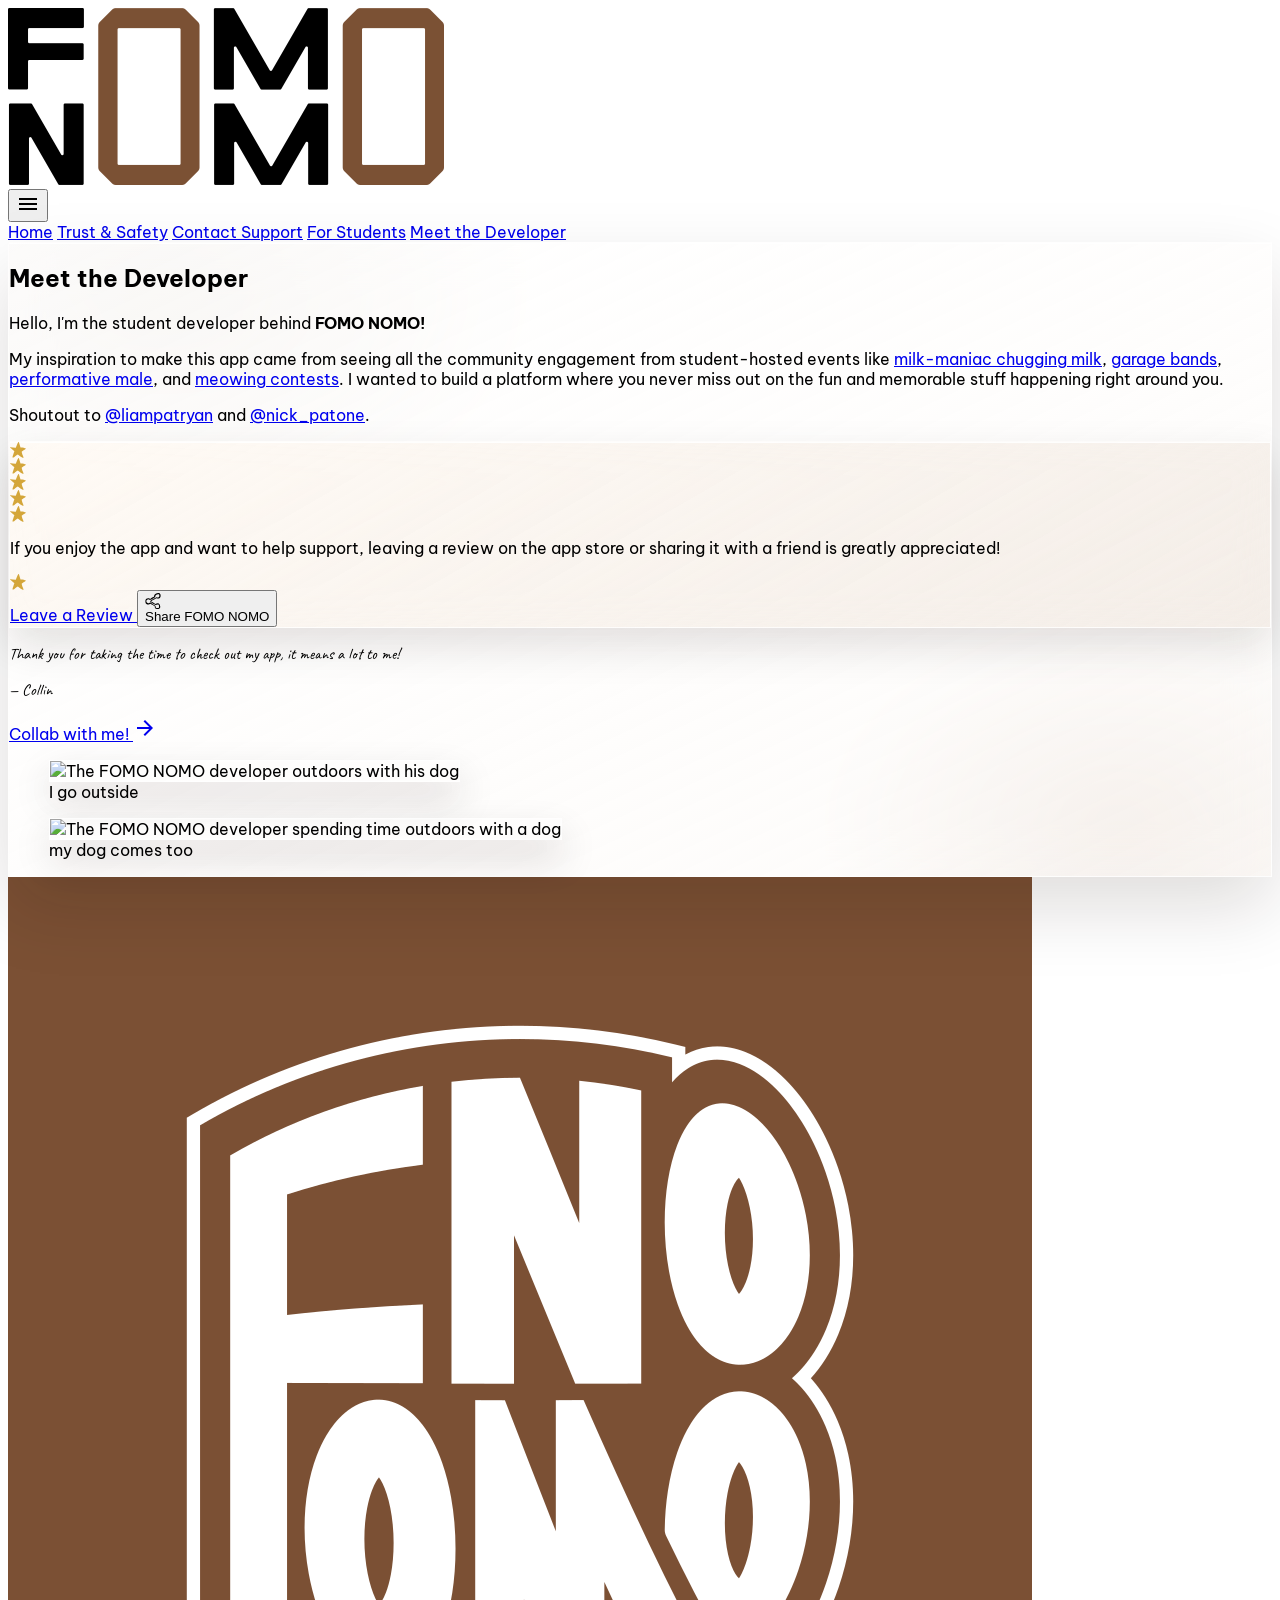
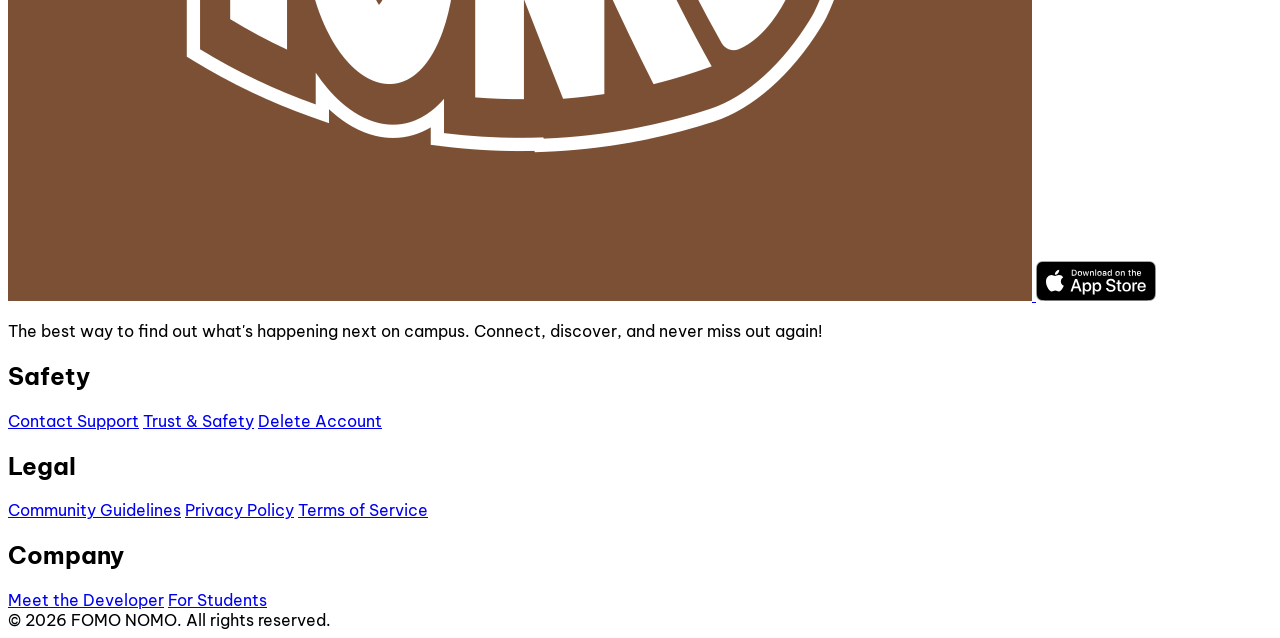
==== commit d3dbad4d: "apply rounded app_logo to all footers, add community guidlines hyperlink, update privacy policy age " ====
--- a/about.html
+++ b/about.html
@@ -239,7 +239,7 @@
 			<div class="md:w-1/3">
 				<div class="mb-4 flex items-center gap-3">
 					<a class="flex items-center" href="index.html" aria-label="FOMO NOMO home">
-						<img src="assets/og-image.png" alt="FOMO NOMO" class="h-20 w-auto sm:h-28 md:h-32">
+						<img src="assets/og-image.png" alt="FOMO NOMO" class="h-20 w-auto rounded-[22%] sm:h-28 md:h-32">
 					</a>
 					<a href="ios.html" aria-label="Download on App Store" class="inline-flex">
 						<img src="assets/DownloadApp.svg" alt="Download the app" class="h-12 w-auto rounded-lg sm:h-16 md:h-22">
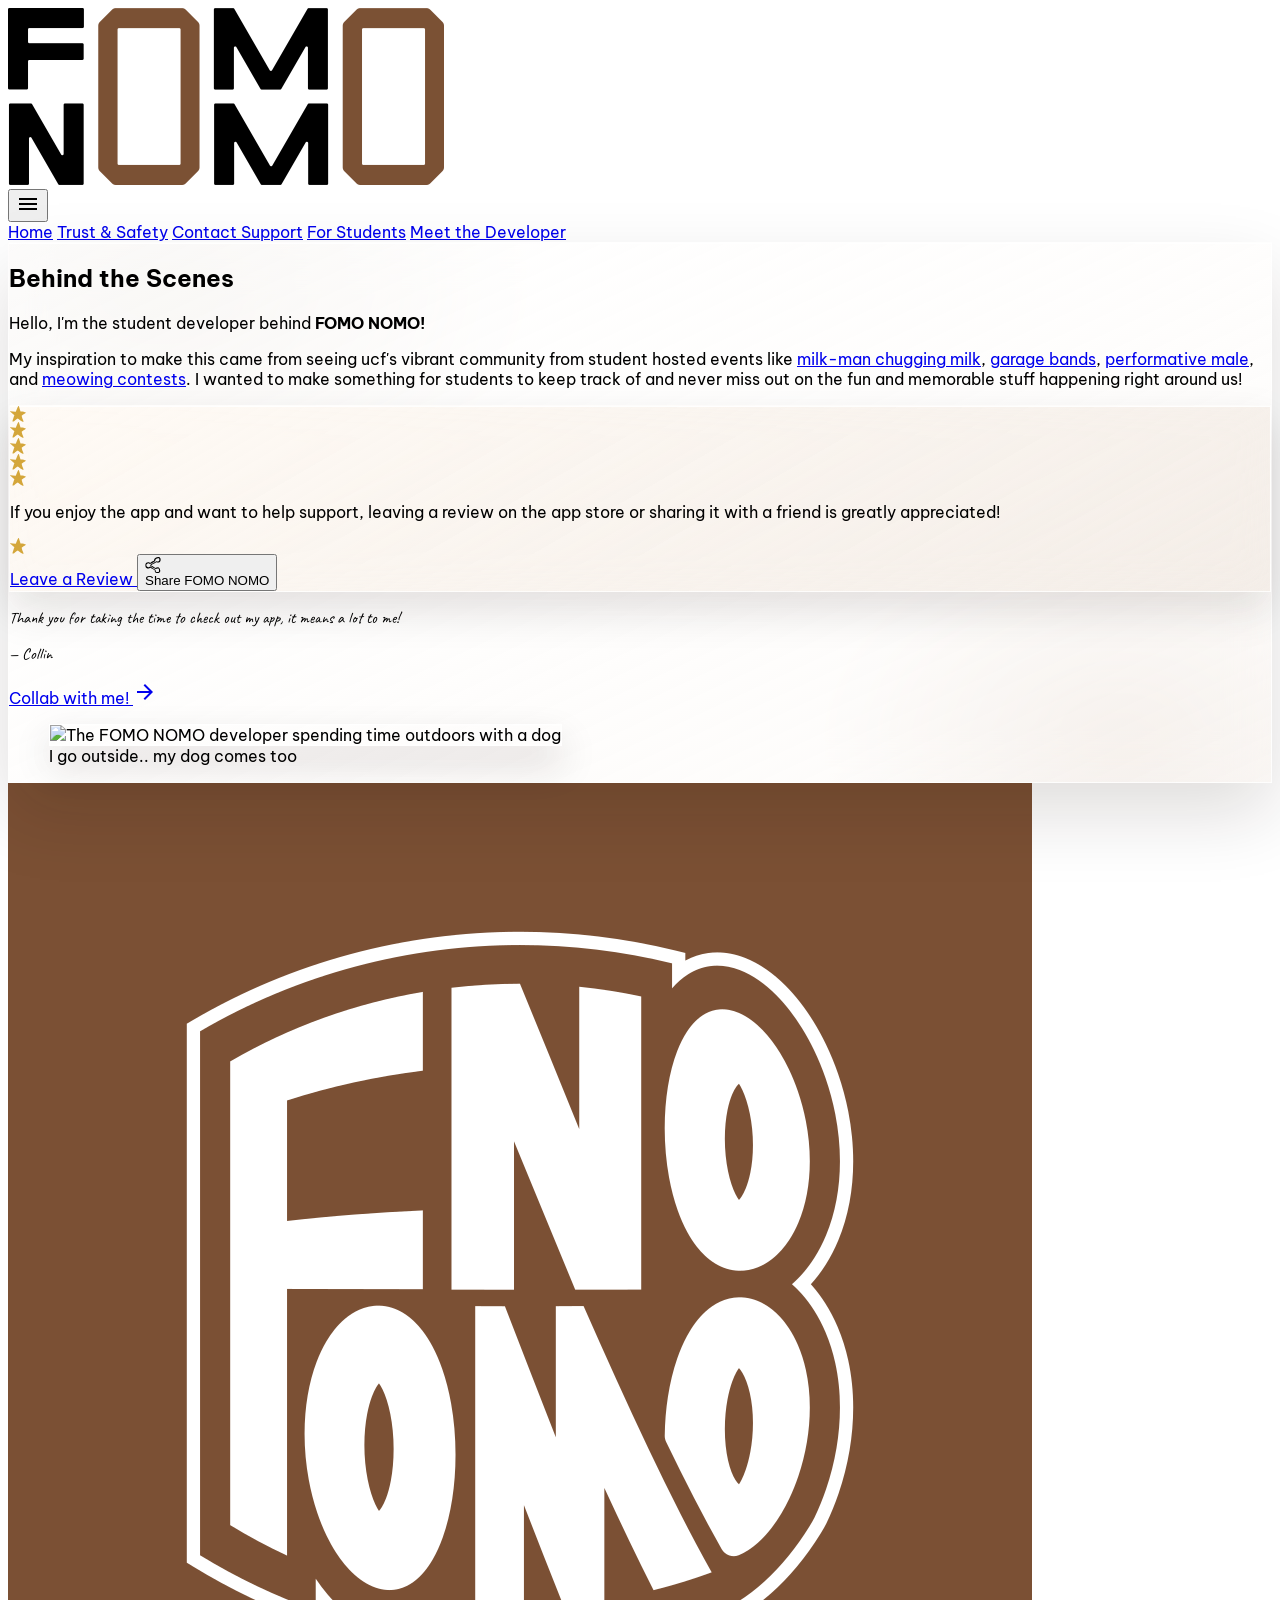
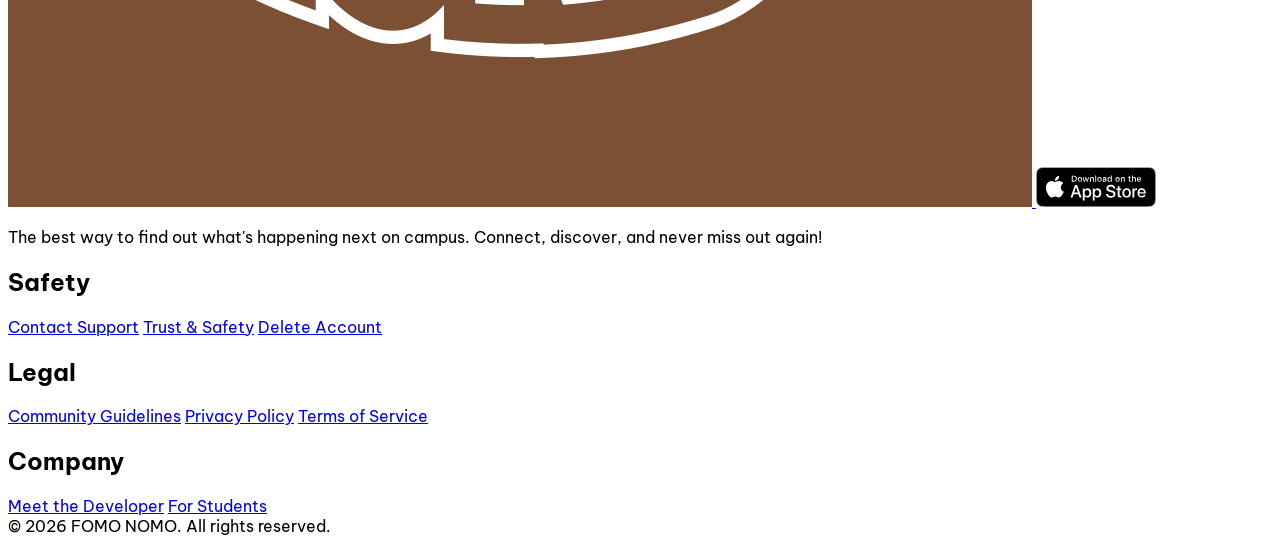
==== commit 818fa13b: "make wording edits" ====
--- a/about.html
+++ b/about.html
@@ -47,8 +47,8 @@
 </script>
 <!-- Favicon / Browser Icons -->
 <link rel="icon" href="/favicon.ico" sizes="any">
-<link rel="icon" type="image/png" sizes="48x48" href="/favicon-48x48.png">
-<link rel="icon" type="image/png" sizes="96x96" href="/favicon-96x96.png">
+<link rel="icon" type="image/png" sizes="48x48" href="/favicon-48.png">
+<link rel="icon" type="image/png" sizes="96x96" href="/favicon-96.png">
 <link rel="apple-touch-icon" sizes="180x180" href="/apple-touch-icon.png">
 <link rel="manifest" href="/site.webmanifest">
 <meta name="theme-color" content="#ffffff">
@@ -180,16 +180,14 @@
 		<div class="mx-auto w-full max-w-6xl px-4 py-10 md:px-8 md:py-16">
 			<div class="glass-panel overflow-hidden rounded-[32px]">
 				<div class="border-b border-white/50 px-6 py-10 text-center md:px-10 md:py-14">
-					<h1 class="mt-5 text-3xl font-bold tracking-tight text-[#1c0f04] md:text-5xl">Meet the Developer</h1>
+					<h1 class="mt-5 text-3xl font-bold tracking-tight text-[#1c0f04] md:text-5xl">Behind the Scenes</h1>
 					<div class="mx-auto mt-4 mb-1 w-full border-b-2 border-dotted border-[#d2c4bb]"></div>
 				</div>
 
 				<div class="grid gap-10 px-4 py-2 sm:px-6 md:grid-cols-[1.05fr_0.95fr] md:items-start md:px-10 md:py-12">
 					<div class="space-y-5 text-pretty text-[15px] leading-relaxed text-[#4e453e]">
 						<p>Hello, I'm the student developer behind <strong class="font-semibold text-[#1c0f04]">FOMO NOMO!</strong></p>
-						<p>My inspiration to make this app came from seeing all the community engagement from student-hosted events like <a class="font-semibold text-[#735a3e] underline underline-offset-4 transition-opacity hover:opacity-80" href="https://www.instagram.com/milkmaniacucf/reel/DGjTEk7p0F8/">milk-maniac chugging milk</a>, <a class="font-semibold text-[#735a3e] underline underline-offset-4 transition-opacity hover:opacity-80" href="https://www.youtube.com/watch?v=2UKlj4GKLk0">garage bands</a>, <a class="font-semibold text-[#735a3e] underline underline-offset-4 transition-opacity hover:opacity-80" href="https://www.tiktok.com/@nick_patone/video/7545937701799857421">performative male</a>, and <a class="font-semibold text-[#735a3e] underline underline-offset-4 transition-opacity hover:opacity-80" href="https://www.tiktok.com/@liampatryan/video/7561509901147622711?lang=en">meowing contests</a>. I wanted to build a platform where you never miss out on the fun and memorable stuff happening right around you.</p>
-						<p class="text-xs text-gray-500">Shoutout to <a class="font-semibold text-[#735a3e] underline underline-offset-4 transition-opacity hover:opacity-80" href="https://www.instagram.com/liampatryan" target="_blank" rel="noopener noreferrer">@liampatryan</a> and <a class="font-semibold text-[#735a3e] underline underline-offset-4 transition-opacity hover:opacity-80" href="https://www.instagram.com/nick_patone" target="_blank" rel="noopener noreferrer">@nick_patone</a>.</p>
-
+						<p>My inspiration to make this came from seeing ucf's vibrant community from student hosted events like <a class="font-semibold text-[#735a3e] underline underline-offset-4 transition-opacity hover:opacity-80" href="https://www.instagram.com/milkmaniacucf/reel/DGjTEk7p0F8/">milk-man chugging milk</a>, <a class="font-semibold text-[#735a3e] underline underline-offset-4 transition-opacity hover:opacity-80" href="https://www.youtube.com/watch?v=2UKlj4GKLk0">garage bands</a>, <a class="font-semibold text-[#735a3e] underline underline-offset-4 transition-opacity hover:opacity-80" href="https://www.tiktok.com/@nick_patone/video/7545937701799857421">performative male</a>, and <a class="font-semibold text-[#735a3e] underline underline-offset-4 transition-opacity hover:opacity-80" href="https://www.tiktok.com/@liampatryan/video/7561509901147622711?lang=en">meowing contests</a>. I wanted to make something for students to keep track of and never miss out on the fun and memorable stuff happening right around us!</p>
 						<div class="glass-card rounded-3xl p-5 md:p-6">
 							<div class="flex items-center gap-2" aria-label="Five star rating">
 								<span class="flex items-center gap-1" id="support-stars" aria-hidden="true"></span>
@@ -218,13 +216,9 @@
 					</div>
 
 					<div class="grid grid-cols-2 gap-4 sm:gap-6" aria-label="Photos of the developer">
-						<figure class="md:mt-10">
-							<img class="photo-frame h-64 w-full -rotate-[1.5deg] rounded-3xl object-cover object-[70%_65%] md:h-80" src="assets/bioPic02.png" alt="The FOMO NOMO developer outdoors with his dog">
-							<figcaption class="mt-4 text-center text-[12px] italic tracking-wide text-[#4e453e]/70">I go outside</figcaption>
-						</figure>
 						<figure>
 							<img class="photo-frame h-64 w-full rotate-[1.5deg] rounded-3xl object-cover object-[70%_65%] md:h-80" src="assets/bioPic01.png" alt="The FOMO NOMO developer spending time outdoors with a dog">
-							<figcaption class="mt-4 text-center text-[12px] italic tracking-wide text-[#4e453e]/70">my dog comes too</figcaption>
+							<figcaption class="mt-4 text-center text-[12px] italic tracking-wide text-[#4e453e]/70">I go outside.. my dog comes too</figcaption>
 						</figure>
 					</div>
 				</div>
